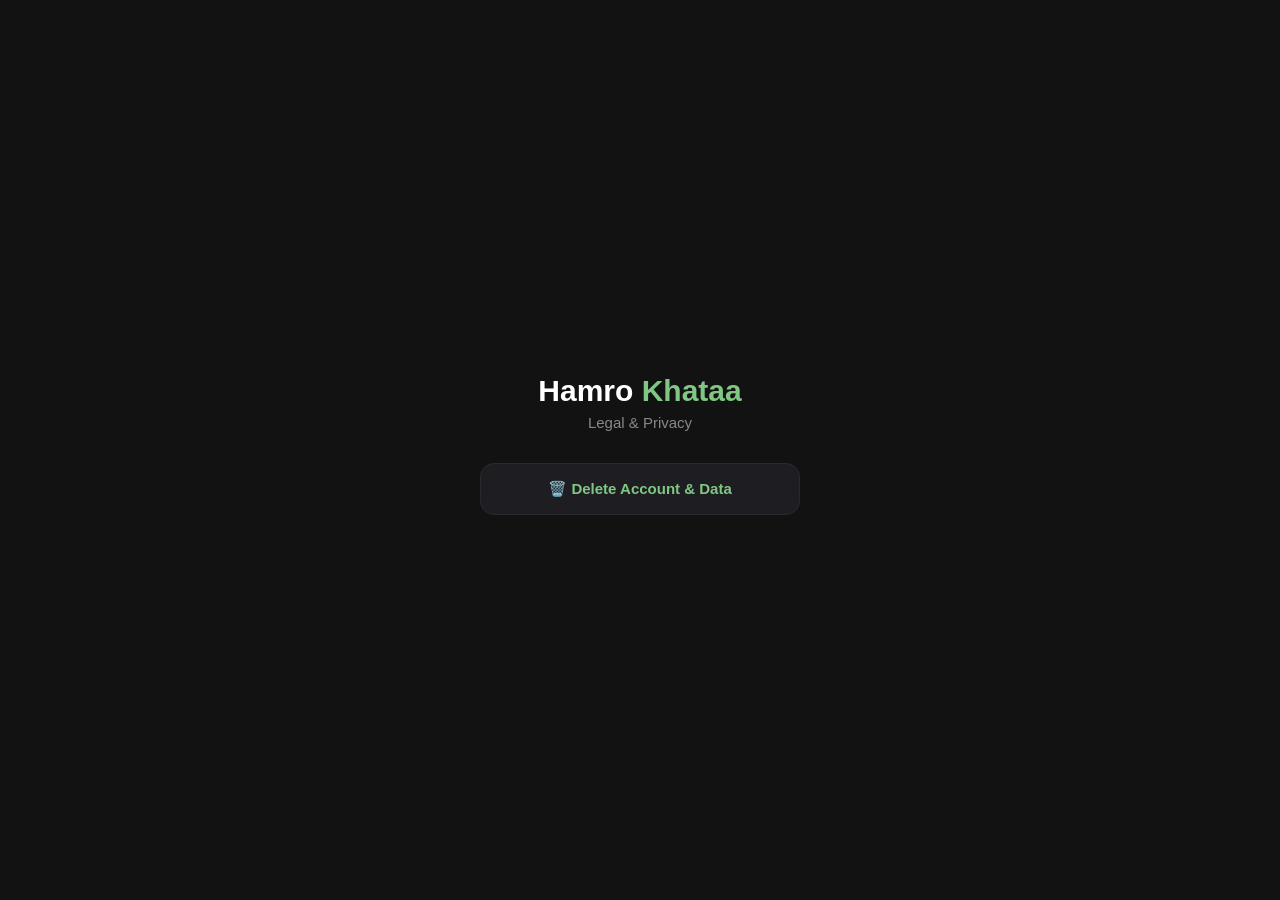
==== index.html @ 05d8db0a "feat: add legal pages for Hamro Khataa" ====
<!DOCTYPE html>
<html lang="en">
<head>
  <meta charset="UTF-8" />
  <meta name="viewport" content="width=device-width, initial-scale=1.0" />
  <title>Hamro Khataa – Legal</title>
  <style>
    * { box-sizing: border-box; margin: 0; padding: 0; }
    body {
      font-family: -apple-system, BlinkMacSystemFont, 'Segoe UI', sans-serif;
      background: #121212;
      color: #e0e0e0;
      display: flex;
      flex-direction: column;
      align-items: center;
      justify-content: center;
      min-height: 100vh;
      padding: 24px;
      text-align: center;
    }
    .logo { font-size: 30px; font-weight: 800; color: #fff; margin-bottom: 6px; }
    .logo span { color: #81C784; }
    p { color: #888; font-size: 15px; margin-bottom: 32px; }
    a {
      display: block;
      background: #1e1e22;
      border: 1px solid #2a2a2e;
      border-radius: 14px;
      padding: 16px 32px;
      color: #81C784;
      text-decoration: none;
      font-size: 15px;
      font-weight: 600;
      margin-bottom: 12px;
      width: 100%;
      max-width: 320px;
    }
    a:hover { border-color: #81C784; }
  </style>
</head>
<body>
  <div class="logo">Hamro <span>Khataa</span></div>
  <p>Legal &amp; Privacy</p>
  <a href="delete-account.html">🗑️ Delete Account &amp; Data</a>
</body>
</html>
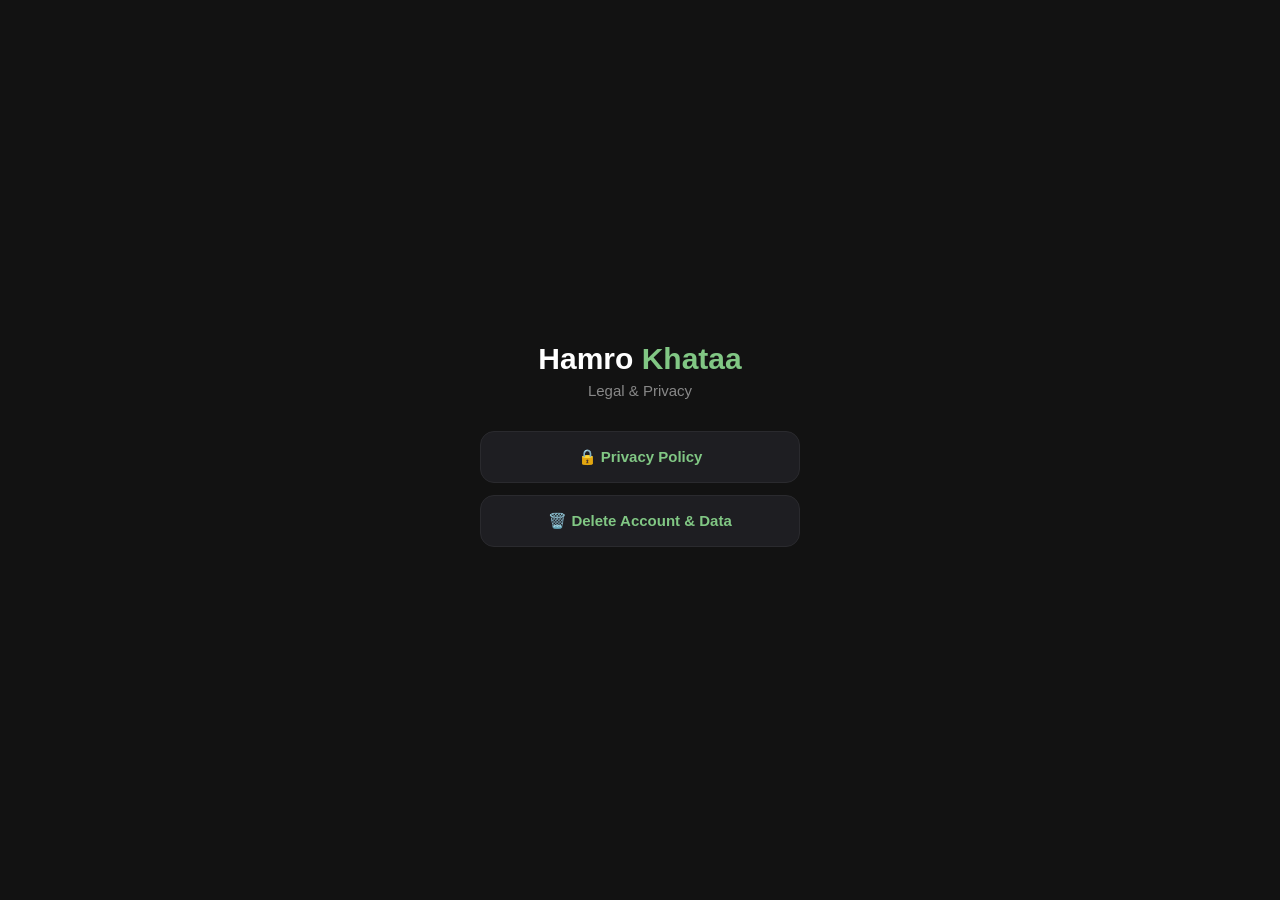
==== commit e5bc36f1: "feat: add privacy policy page" ====
--- a/index.html
+++ b/index.html
@@ -41,6 +41,7 @@
 <body>
   <div class="logo">Hamro <span>Khataa</span></div>
   <p>Legal &amp; Privacy</p>
+  <a href="privacy-policy.html">🔒 Privacy Policy</a>
   <a href="delete-account.html">🗑️ Delete Account &amp; Data</a>
 </body>
 </html>
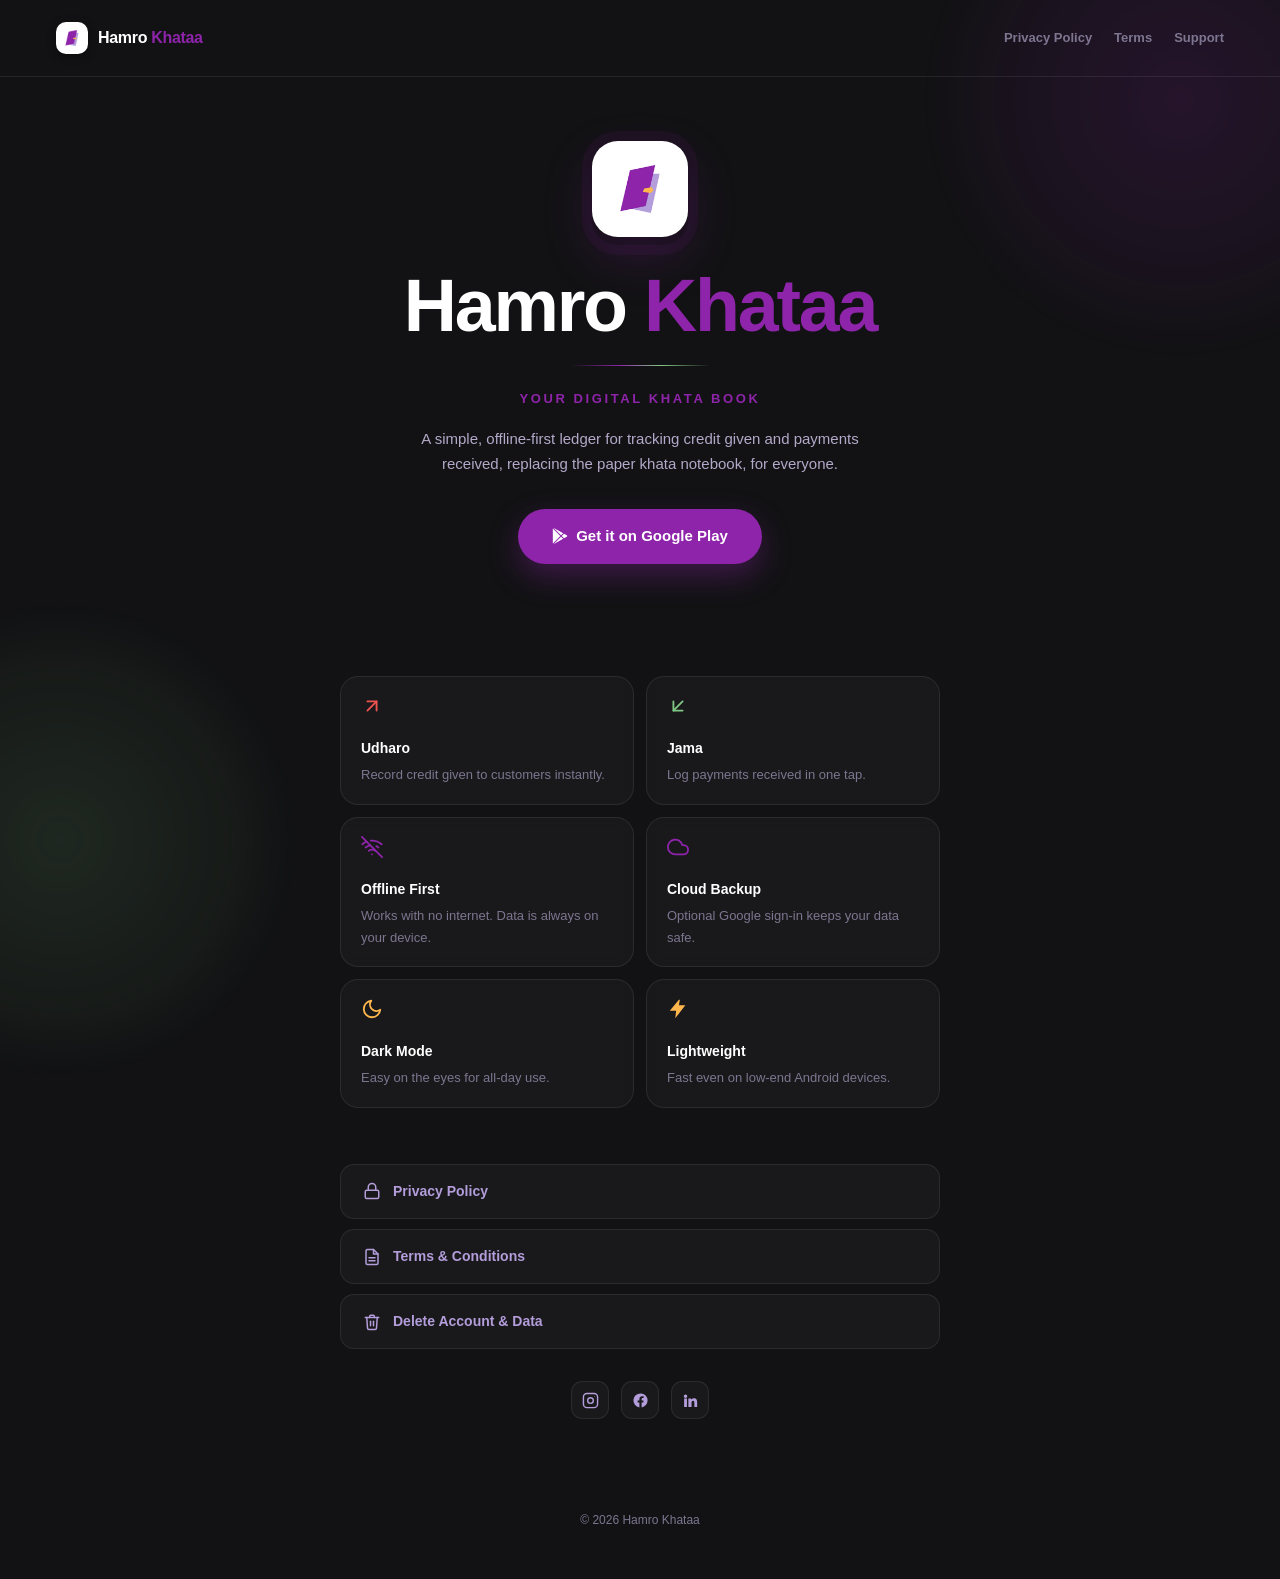
==== commit 3c1d53db: "feat: redesign legal site to match app branding and add Terms page" ====
--- a/index.html
+++ b/index.html
@@ -3,45 +3,100 @@
 <head>
   <meta charset="UTF-8" />
   <meta name="viewport" content="width=device-width, initial-scale=1.0" />
-  <title>Hamro Khataa – Legal</title>
-  <style>
-    * { box-sizing: border-box; margin: 0; padding: 0; }
-    body {
-      font-family: -apple-system, BlinkMacSystemFont, 'Segoe UI', sans-serif;
-      background: #121212;
-      color: #e0e0e0;
-      display: flex;
-      flex-direction: column;
-      align-items: center;
-      justify-content: center;
-      min-height: 100vh;
-      padding: 24px;
-      text-align: center;
-    }
-    .logo { font-size: 30px; font-weight: 800; color: #fff; margin-bottom: 6px; }
-    .logo span { color: #81C784; }
-    p { color: #888; font-size: 15px; margin-bottom: 32px; }
-    a {
-      display: block;
-      background: #1e1e22;
-      border: 1px solid #2a2a2e;
-      border-radius: 14px;
-      padding: 16px 32px;
-      color: #81C784;
-      text-decoration: none;
-      font-size: 15px;
-      font-weight: 600;
-      margin-bottom: 12px;
-      width: 100%;
-      max-width: 320px;
-    }
-    a:hover { border-color: #81C784; }
-  </style>
+  <title>Hamro Khataa</title>
+  <meta name="description" content="Hamro Khataa is an offline-first digital khata book for tracking credit and payments, for everyone." />
+  <link rel="stylesheet" href="style.css" />
 </head>
 <body>
-  <div class="logo">Hamro <span>Khataa</span></div>
-  <p>Legal &amp; Privacy</p>
-  <a href="privacy-policy.html">🔒 Privacy Policy</a>
-  <a href="delete-account.html">🗑️ Delete Account &amp; Data</a>
+
+  <div class="orb orb-1" aria-hidden="true"></div>
+  <div class="orb orb-2" aria-hidden="true"></div>
+
+  <nav>
+    <a class="nav-brand" href="index.html">
+      <img src="logo.png" alt="Hamro Khataa logo" />
+      <span>Hamro <b>Khataa</b></span>
+    </a>
+    <div class="nav-links">
+      <a href="privacy-policy.html">Privacy Policy</a>
+      <a href="terms.html">Terms</a>
+      <a href="mailto:ankitdiyalofficial@gmail.com">Support</a>
+    </div>
+  </nav>
+
+  <div class="wrap">
+    <div class="hero">
+      <div class="hero-icon-wrap fade-up" style="animation-delay:80ms">
+        <img class="hero-icon" src="logo.png" alt="Hamro Khataa logo" />
+        <div class="hero-icon-ring" aria-hidden="true"></div>
+      </div>
+
+      <h1 class="fade-up" style="animation-delay:180ms">Hamro <b>Khataa</b></h1>
+
+      <div class="hero-divider fade-up" style="animation-delay:300ms"></div>
+
+      <p class="hero-tag fade-up" style="animation-delay:380ms">Your Digital Khata Book</p>
+
+      <p class="hero-lede fade-up" style="animation-delay:460ms">
+        A simple, offline-first ledger for tracking credit given and payments
+        received, replacing the paper khata notebook, for everyone.
+      </p>
+
+      <a class="cta fade-up" style="animation-delay:540ms" href="https://play.google.com/store/apps/details?id=com.an.hamro_khataa" target="_blank">
+        <svg viewBox="0 0 24 24" width="16" height="16" fill="currentColor"><path d="M22.018 13.298l-3.919 2.218-3.515-3.493 3.543-3.521 3.891 2.202a1.49 1.49 0 0 1 0 2.594zM1.337.924a1.486 1.486 0 0 0-.112.568v21.017c0 .217.045.419.124.6l11.155-11.087L1.337.924zm12.207 10.065l3.258-3.238L3.45.195a1.466 1.466 0 0 0-.946-.179l11.04 10.973zm0 2.067l-11 10.933c.298.036.612-.016.906-.183l13.324-7.54-3.23-3.21z"/></svg>
+        Get it on Google Play
+      </a>
+    </div>
+
+    <div class="features">
+      <div class="feature">
+        <svg class="icon" style="color:var(--udharo)" viewBox="0 0 24 24" fill="none" stroke="currentColor" stroke-width="2" stroke-linecap="round" stroke-linejoin="round"><line x1="7" y1="17" x2="17" y2="7"/><polyline points="7 7 17 7 17 17"/></svg>
+        <h3>Udharo</h3>
+        <p>Record credit given to customers instantly.</p>
+      </div>
+      <div class="feature">
+        <svg class="icon" style="color:var(--jama)" viewBox="0 0 24 24" fill="none" stroke="currentColor" stroke-width="2" stroke-linecap="round" stroke-linejoin="round"><line x1="17" y1="7" x2="7" y2="17"/><polyline points="17 17 7 17 7 7"/></svg>
+        <h3>Jama</h3>
+        <p>Log payments received in one tap.</p>
+      </div>
+      <div class="feature">
+        <svg class="icon" style="color:var(--primary)" viewBox="0 0 24 24" fill="none" stroke="currentColor" stroke-width="2" stroke-linecap="round" stroke-linejoin="round"><line x1="1" y1="1" x2="23" y2="23"/><path d="M16.72 11.06A10.94 10.94 0 0 1 19 12.55"/><path d="M5 12.55a10.94 10.94 0 0 1 5.17-2.39"/><path d="M10.71 5.05A16 16 0 0 1 22.58 9"/><path d="M1.42 9a15.91 15.91 0 0 1 4.7-2.88"/><path d="M8.53 16.11a6 6 0 0 1 6.95 0"/><line x1="12" y1="20" x2="12.01" y2="20"/></svg>
+        <h3>Offline First</h3>
+        <p>Works with no internet. Data is always on your device.</p>
+      </div>
+      <div class="feature">
+        <svg class="icon" style="color:var(--primary)" viewBox="0 0 24 24" fill="none" stroke="currentColor" stroke-width="2" stroke-linecap="round" stroke-linejoin="round"><path d="M18 10h-1.26A8 8 0 1 0 9 20h9a5 5 0 0 0 0-10z"/></svg>
+        <h3>Cloud Backup</h3>
+        <p>Optional Google sign-in keeps your data safe.</p>
+      </div>
+      <div class="feature">
+        <svg class="icon" style="color:var(--highlight)" viewBox="0 0 24 24" fill="none" stroke="currentColor" stroke-width="2" stroke-linecap="round" stroke-linejoin="round"><path d="M21 12.79A9 9 0 1 1 11.21 3 7 7 0 0 0 21 12.79z"/></svg>
+        <h3>Dark Mode</h3>
+        <p>Easy on the eyes for all-day use.</p>
+      </div>
+      <div class="feature">
+        <svg class="icon" style="color:var(--highlight)" viewBox="0 0 24 24" fill="currentColor"><path d="M13 2 3 14h7l-1 8 11-14h-7l1-6z"/></svg>
+        <h3>Lightweight</h3>
+        <p>Fast even on low-end Android devices.</p>
+      </div>
+    </div>
+
+    <div class="legal-links">
+      <a href="privacy-policy.html"><svg viewBox="0 0 24 24" fill="none" stroke="currentColor" stroke-width="2" stroke-linecap="round" stroke-linejoin="round"><rect x="3" y="11" width="18" height="11" rx="2"/><path d="M7 11V7a5 5 0 0 1 10 0v4"/></svg> Privacy Policy</a>
+      <a href="terms.html"><svg viewBox="0 0 24 24" fill="none" stroke="currentColor" stroke-width="2" stroke-linecap="round" stroke-linejoin="round"><path d="M14 2H6a2 2 0 0 0-2 2v16a2 2 0 0 0 2 2h12a2 2 0 0 0 2-2V8z"/><polyline points="14 2 14 8 20 8"/><line x1="8" y1="13" x2="16" y2="13"/><line x1="8" y1="17" x2="16" y2="17"/></svg> Terms &amp; Conditions</a>
+      <a href="delete-account.html"><svg viewBox="0 0 24 24" fill="none" stroke="currentColor" stroke-width="2" stroke-linecap="round" stroke-linejoin="round"><polyline points="3 6 5 6 21 6"/><path d="M19 6l-1 14a2 2 0 0 1-2 2H8a2 2 0 0 1-2-2L5 6"/><path d="M10 11v6"/><path d="M14 11v6"/><path d="M9 6V4a1 1 0 0 1 1-1h4a1 1 0 0 1 1 1v2"/></svg> Delete Account &amp; Data</a>
+    </div>
+
+    <div class="socials">
+      <a href="https://www.instagram.com/ankyizwack/" target="_blank" aria-label="Instagram"><svg viewBox="0 0 24 24" fill="none" stroke="currentColor" stroke-width="2"><rect x="2" y="2" width="20" height="20" rx="5"/><circle cx="12" cy="12" r="4"/><circle cx="17.5" cy="6.5" r="0.6" fill="currentColor" stroke="none"/></svg></a>
+      <a href="https://www.facebook.com/ankitdiyal17/" target="_blank" aria-label="Facebook"><svg viewBox="0 0 24 24" fill="currentColor"><path d="M22 12a10 10 0 1 0-11.56 9.88v-7H7.9V12h2.54V9.8c0-2.5 1.49-3.89 3.78-3.89 1.1 0 2.24.2 2.24.2v2.46h-1.26c-1.24 0-1.63.77-1.63 1.56V12h2.78l-.44 2.88h-2.34v7A10 10 0 0 0 22 12z"/></svg></a>
+      <a href="https://www.linkedin.com/in/ankitdiyal17/" target="_blank" aria-label="LinkedIn"><svg viewBox="0 0 24 24" fill="currentColor"><path d="M4.98 3.5a2.5 2.5 0 1 1 0 5 2.5 2.5 0 0 1 0-5zM3 9h4v12H3zM9 9h3.8v1.7h.05c.53-1 1.83-2.05 3.77-2.05 4.03 0 4.78 2.65 4.78 6.1V21h-4v-5.5c0-1.3-.02-3-1.83-3-1.83 0-2.1 1.43-2.1 2.9V21H9z"/></svg></a>
+    </div>
+  </div>
+
+  <footer class="site-footer">
+    &copy; 2026 Hamro Khataa
+  </footer>
+
 </body>
 </html>
--- a/style.css
+++ b/style.css
@@ -0,0 +1,194 @@
+:root {
+  --bg: #121214;
+  --surface: #1E1E22;
+  --card: #252529;
+  --border: rgba(255, 255, 255, 0.08);
+  --text: #ffffff;
+  --text-body: #b3a9c9;
+  --text-muted: #7d7690;
+  --primary: #8E24AA;
+  --primary-soft: rgba(142, 36, 170, 0.14);
+  --jama: #81C784;
+  --udharo: #EF5350;
+  --highlight: #FFB74D;
+}
+
+* { box-sizing: border-box; margin: 0; padding: 0; }
+
+html { scroll-behavior: smooth; }
+
+body {
+  font-family: -apple-system, BlinkMacSystemFont, 'Segoe UI', sans-serif;
+  background: var(--bg);
+  color: var(--text-body);
+  line-height: 1.65;
+  overflow-x: hidden;
+}
+
+.orb {
+  position: fixed;
+  border-radius: 50%;
+  filter: blur(1px);
+  pointer-events: none;
+  z-index: 0;
+}
+.orb-1 {
+  top: -160px; right: -160px; width: 520px; height: 520px;
+  background: radial-gradient(circle, rgba(142,36,170,0.16) 0%, rgba(142,36,170,0.06) 50%, transparent 70%);
+  animation: float-1 14s ease-in-out infinite;
+}
+.orb-2 {
+  bottom: -180px; left: -180px; width: 480px; height: 480px;
+  background: radial-gradient(circle, rgba(129,199,132,0.12) 0%, rgba(129,199,132,0.05) 50%, transparent 70%);
+  animation: float-2 16s ease-in-out infinite;
+}
+@keyframes float-1 {
+  0%, 100% { transform: translate(0, 0); }
+  50% { transform: translate(-24px, 24px); }
+}
+@keyframes float-2 {
+  0%, 100% { transform: translate(0, 0); }
+  50% { transform: translate(24px, -24px); }
+}
+
+.fade-up {
+  opacity: 0;
+  animation: fade-up 0.7s ease forwards;
+}
+@keyframes fade-up {
+  from { opacity: 0; transform: translateY(14px); }
+  to { opacity: 1; transform: translateY(0); }
+}
+
+nav {
+  position: relative;
+  z-index: 10;
+  display: flex;
+  align-items: center;
+  justify-content: space-between;
+  padding: 20px 32px;
+  border-bottom: 1px solid var(--border);
+}
+@media (min-width: 768px) {
+  nav { padding: 22px 56px; }
+}
+.nav-brand { display: flex; align-items: center; gap: 10px; text-decoration: none; }
+.nav-brand img { width: 32px; height: 32px; border-radius: 10px; box-shadow: 0 2px 8px rgba(0,0,0,0.4); }
+.nav-brand span { font-weight: 800; font-size: 16px; color: var(--text); letter-spacing: -0.02em; }
+.nav-brand span b { color: var(--primary); font-weight: 800; }
+.nav-links { display: flex; align-items: center; gap: 22px; font-size: 13px; font-weight: 600; }
+.nav-links a { color: var(--text-muted); text-decoration: none; transition: color 0.2s; }
+.nav-links a:hover { color: var(--primary); }
+
+.wrap { position: relative; z-index: 1; max-width: 640px; margin: 0 auto; padding: 0 20px 64px; }
+
+/* ---- Hero (index only) ---- */
+.hero { text-align: center; padding: 64px 20px 56px; }
+.hero-icon-wrap { position: relative; display: inline-block; margin-bottom: 24px; }
+.hero-icon {
+  width: 96px; height: 96px; border-radius: 26px;
+  box-shadow: 0 20px 50px rgba(142,36,170,0.22), 0 4px 14px rgba(0,0,0,0.4);
+}
+.hero-icon-ring {
+  position: absolute; inset: 0; border-radius: 26px;
+  box-shadow: 0 0 0 10px rgba(142,36,170,0.08);
+  animation: pulse-ring 2.6s ease-in-out infinite;
+}
+@keyframes pulse-ring {
+  0%, 100% { box-shadow: 0 0 0 10px rgba(142,36,170,0.08); }
+  50% { box-shadow: 0 0 0 16px rgba(142,36,170,0.03); }
+}
+.hero h1 {
+  font-weight: 900;
+  letter-spacing: -0.03em;
+  line-height: 1;
+  color: var(--text);
+  font-size: clamp(2.4rem, 9vw, 4.6rem);
+}
+.hero h1 b { color: var(--primary); font-weight: 900; }
+.hero-divider {
+  height: 1px; width: 140px; margin: 22px auto;
+  background: linear-gradient(90deg, transparent, var(--primary) 35%, var(--jama) 65%, transparent);
+}
+.hero-tag {
+  font-weight: 800; text-transform: uppercase; letter-spacing: 0.2em;
+  font-size: 13px; color: var(--primary); margin-bottom: 18px;
+}
+.hero-lede { font-size: 15px; color: var(--text-body); max-width: 440px; margin: 0 auto 32px; }
+
+.cta {
+  display: inline-flex; align-items: center; gap: 8px;
+  background: var(--primary); color: #fff; text-decoration: none;
+  font-size: 15px; font-weight: 700; padding: 15px 34px;
+  border-radius: 999px; box-shadow: 0 12px 30px rgba(142,36,170,0.35);
+  transition: transform 0.2s, box-shadow 0.2s;
+}
+.cta:hover { transform: translateY(-2px); box-shadow: 0 16px 36px rgba(142,36,170,0.45); }
+
+/* ---- Feature grid ---- */
+.features { display: grid; grid-template-columns: repeat(2, 1fr); gap: 12px; margin: 56px 0; text-align: left; }
+.feature {
+  background: rgba(255,255,255,0.03);
+  border: 1px solid var(--border);
+  border-radius: 18px;
+  padding: 18px 20px;
+  backdrop-filter: blur(6px);
+}
+.feature .icon { width: 22px; height: 22px; margin-bottom: 12px; }
+.feature h3 { font-size: 14px; color: var(--text); font-weight: 700; margin-bottom: 4px; }
+.feature p { font-size: 13px; color: var(--text-muted); }
+
+/* ---- Sub-page header (privacy/terms/delete) ---- */
+.page-header { text-align: center; padding: 48px 20px 8px; }
+.page-header img { width: 56px; height: 56px; border-radius: 16px; margin-bottom: 16px; }
+.page-header h1 { font-size: 26px; font-weight: 800; color: var(--text); letter-spacing: -0.02em; }
+.page-header .updated { font-size: 12px; color: var(--text-muted); margin-top: 6px; }
+
+.intro { font-size: 14px; color: var(--text-body); margin: 24px 0 8px; }
+
+section.legal-section { margin: 26px 0; }
+section.legal-section h2 { font-size: 15px; font-weight: 700; color: var(--text); margin-bottom: 8px; }
+section.legal-section p, section.legal-section li { font-size: 14px; color: var(--text-body); }
+section.legal-section ul { padding-left: 20px; margin-top: 4px; }
+section.legal-section li { margin-bottom: 4px; }
+section.legal-section p + p { margin-top: 10px; }
+
+.card { background: var(--surface); border: 1px solid var(--border); border-radius: 16px; padding: 20px 22px; margin: 18px 0; }
+
+.warning {
+  display: flex; align-items: center; gap: 12px;
+  background: rgba(239,83,80,0.08); border: 1px solid rgba(239,83,80,0.25);
+  border-radius: 12px; padding: 14px 18px; font-size: 14px; color: var(--udharo); margin: 20px 0;
+}
+.warning svg { width: 20px; height: 20px; flex-shrink: 0; }
+
+.badge { display: inline-block; padding: 3px 10px; border-radius: 20px; font-size: 12px; font-weight: 600; }
+.badge.deleted { background: rgba(239,83,80,0.12); color: var(--udharo); }
+
+table { width: 100%; border-collapse: collapse; font-size: 13px; margin-top: 4px; }
+th { text-align: left; color: var(--text-muted); font-weight: 600; padding: 8px 0; border-bottom: 1px solid var(--border); }
+td { padding: 10px 0; border-bottom: 1px solid rgba(255,255,255,0.05); color: var(--text-body); vertical-align: top; }
+td:first-child { color: var(--text); width: 45%; }
+
+a { color: #B39DDB; }
+
+.legal-links { display: flex; flex-direction: column; gap: 10px; margin: 40px 0 32px; }
+.legal-links a {
+  display: flex; align-items: center; gap: 12px;
+  background: rgba(255,255,255,0.03); border: 1px solid var(--border);
+  border-radius: 14px; padding: 15px 22px; color: #B39DDB; text-decoration: none;
+  font-size: 14px; font-weight: 600; transition: border-color 0.2s;
+}
+.legal-links a:hover { border-color: var(--primary); }
+.legal-links a svg { width: 18px; height: 18px; flex-shrink: 0; }
+
+.socials { display: flex; justify-content: center; gap: 12px; margin-bottom: 28px; }
+.socials a {
+  width: 38px; height: 38px; display: flex; align-items: center; justify-content: center;
+  background: rgba(255,255,255,0.03); border: 1px solid var(--border); border-radius: 11px;
+  color: #B39DDB; text-decoration: none;
+}
+.socials a svg { width: 17px; height: 17px; }
+
+footer.site-footer { text-align: center; font-size: 12px; color: var(--text-muted); padding: 0 20px 48px; position: relative; z-index: 1; }
+footer.site-footer a { color: var(--text-muted); }
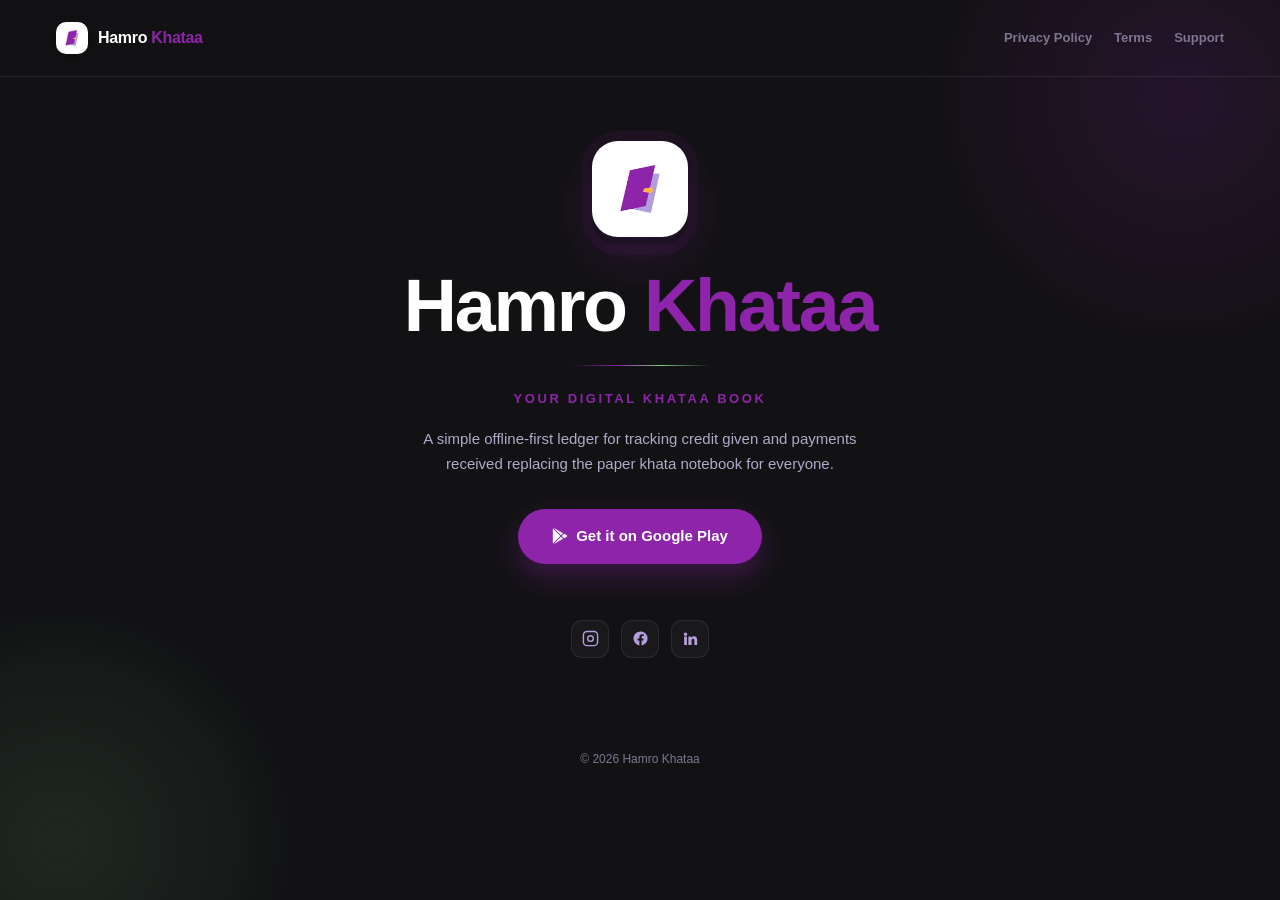
==== commit fde6fc53: "fix: support and contact mail changed" ====
--- a/index.html
+++ b/index.html
@@ -1,102 +1,110 @@
-<!DOCTYPE html>
+<!doctype html>
 <html lang="en">
-<head>
-  <meta charset="UTF-8" />
-  <meta name="viewport" content="width=device-width, initial-scale=1.0" />
-  <title>Hamro Khataa</title>
-  <meta name="description" content="Hamro Khataa is an offline-first digital khata book for tracking credit and payments, for everyone." />
-  <link rel="stylesheet" href="style.css" />
-</head>
-<body>
+  <head>
+    <meta charset="UTF-8" />
+    <meta name="viewport" content="width=device-width, initial-scale=1.0" />
+    <title>Hamro Khataa</title>
+    <meta
+      name="description"
+      content="Hamro Khataa is an offline-first digital khata book for tracking credit and payments, for everyone."
+    />
+    <link rel="stylesheet" href="style.css" />
+  </head>
+  <body>
+    <div class="orb orb-1" aria-hidden="true"></div>
+    <div class="orb orb-2" aria-hidden="true"></div>
 
-  <div class="orb orb-1" aria-hidden="true"></div>
-  <div class="orb orb-2" aria-hidden="true"></div>
+    <nav>
+      <a class="nav-brand" href="index.html">
+        <img src="logo.png" alt="Hamro Khataa logo" />
+        <span>Hamro <b>Khataa</b></span>
+      </a>
+      <div class="nav-links">
+        <a href="privacy-policy.html">Privacy Policy</a>
+        <a href="terms.html">Terms</a>
+        <a href="mailto:hamrokhataa@gmail.com">Support</a>
+      </div>
+    </nav>
 
-  <nav>
-    <a class="nav-brand" href="index.html">
-      <img src="logo.png" alt="Hamro Khataa logo" />
-      <span>Hamro <b>Khataa</b></span>
-    </a>
-    <div class="nav-links">
-      <a href="privacy-policy.html">Privacy Policy</a>
-      <a href="terms.html">Terms</a>
-      <a href="mailto:ankitdiyalofficial@gmail.com">Support</a>
-    </div>
-  </nav>
+    <div class="wrap">
+      <div class="hero">
+        <div class="hero-icon-wrap fade-up" style="animation-delay: 80ms">
+          <img class="hero-icon" src="logo.png" alt="Hamro Khataa logo" />
+          <div class="hero-icon-ring" aria-hidden="true"></div>
+        </div>
 
-  <div class="wrap">
-    <div class="hero">
-      <div class="hero-icon-wrap fade-up" style="animation-delay:80ms">
-        <img class="hero-icon" src="logo.png" alt="Hamro Khataa logo" />
-        <div class="hero-icon-ring" aria-hidden="true"></div>
+        <h1 class="fade-up" style="animation-delay: 180ms">
+          Hamro <b>Khataa</b>
+        </h1>
+
+        <div class="hero-divider fade-up" style="animation-delay: 300ms"></div>
+
+        <p class="hero-tag fade-up" style="animation-delay: 380ms">
+          Your Digital Khataa Book
+        </p>
+
+        <p class="hero-lede fade-up" style="animation-delay: 460ms">
+          A simple offline-first ledger for tracking credit given and payments
+          received replacing the paper khata notebook for everyone.
+        </p>
+
+        <a
+          class="cta fade-up"
+          style="animation-delay: 540ms"
+          href="https://play.google.com/store/apps/details?id=com.an.hamro_khataa"
+          target="_blank"
+        >
+          <svg viewBox="0 0 24 24" width="16" height="16" fill="currentColor">
+            <path
+              d="M22.018 13.298l-3.919 2.218-3.515-3.493 3.543-3.521 3.891 2.202a1.49 1.49 0 0 1 0 2.594zM1.337.924a1.486 1.486 0 0 0-.112.568v21.017c0 .217.045.419.124.6l11.155-11.087L1.337.924zm12.207 10.065l3.258-3.238L3.45.195a1.466 1.466 0 0 0-.946-.179l11.04 10.973zm0 2.067l-11 10.933c.298.036.612-.016.906-.183l13.324-7.54-3.23-3.21z"
+            />
+          </svg>
+          Get it on Google Play
+        </a>
       </div>
 
-      <h1 class="fade-up" style="animation-delay:180ms">Hamro <b>Khataa</b></h1>
-
-      <div class="hero-divider fade-up" style="animation-delay:300ms"></div>
-
-      <p class="hero-tag fade-up" style="animation-delay:380ms">Your Digital Khata Book</p>
-
-      <p class="hero-lede fade-up" style="animation-delay:460ms">
-        A simple, offline-first ledger for tracking credit given and payments
-        received, replacing the paper khata notebook, for everyone.
-      </p>
-
-      <a class="cta fade-up" style="animation-delay:540ms" href="https://play.google.com/store/apps/details?id=com.an.hamro_khataa" target="_blank">
-        <svg viewBox="0 0 24 24" width="16" height="16" fill="currentColor"><path d="M22.018 13.298l-3.919 2.218-3.515-3.493 3.543-3.521 3.891 2.202a1.49 1.49 0 0 1 0 2.594zM1.337.924a1.486 1.486 0 0 0-.112.568v21.017c0 .217.045.419.124.6l11.155-11.087L1.337.924zm12.207 10.065l3.258-3.238L3.45.195a1.466 1.466 0 0 0-.946-.179l11.04 10.973zm0 2.067l-11 10.933c.298.036.612-.016.906-.183l13.324-7.54-3.23-3.21z"/></svg>
-        Get it on Google Play
-      </a>
-    </div>
-
-    <div class="features">
-      <div class="feature">
-        <svg class="icon" style="color:var(--udharo)" viewBox="0 0 24 24" fill="none" stroke="currentColor" stroke-width="2" stroke-linecap="round" stroke-linejoin="round"><line x1="7" y1="17" x2="17" y2="7"/><polyline points="7 7 17 7 17 17"/></svg>
-        <h3>Udharo</h3>
-        <p>Record credit given to customers instantly.</p>
-      </div>
-      <div class="feature">
-        <svg class="icon" style="color:var(--jama)" viewBox="0 0 24 24" fill="none" stroke="currentColor" stroke-width="2" stroke-linecap="round" stroke-linejoin="round"><line x1="17" y1="7" x2="7" y2="17"/><polyline points="17 17 7 17 7 7"/></svg>
-        <h3>Jama</h3>
-        <p>Log payments received in one tap.</p>
-      </div>
-      <div class="feature">
-        <svg class="icon" style="color:var(--primary)" viewBox="0 0 24 24" fill="none" stroke="currentColor" stroke-width="2" stroke-linecap="round" stroke-linejoin="round"><line x1="1" y1="1" x2="23" y2="23"/><path d="M16.72 11.06A10.94 10.94 0 0 1 19 12.55"/><path d="M5 12.55a10.94 10.94 0 0 1 5.17-2.39"/><path d="M10.71 5.05A16 16 0 0 1 22.58 9"/><path d="M1.42 9a15.91 15.91 0 0 1 4.7-2.88"/><path d="M8.53 16.11a6 6 0 0 1 6.95 0"/><line x1="12" y1="20" x2="12.01" y2="20"/></svg>
-        <h3>Offline First</h3>
-        <p>Works with no internet. Data is always on your device.</p>
-      </div>
-      <div class="feature">
-        <svg class="icon" style="color:var(--primary)" viewBox="0 0 24 24" fill="none" stroke="currentColor" stroke-width="2" stroke-linecap="round" stroke-linejoin="round"><path d="M18 10h-1.26A8 8 0 1 0 9 20h9a5 5 0 0 0 0-10z"/></svg>
-        <h3>Cloud Backup</h3>
-        <p>Optional Google sign-in keeps your data safe.</p>
-      </div>
-      <div class="feature">
-        <svg class="icon" style="color:var(--highlight)" viewBox="0 0 24 24" fill="none" stroke="currentColor" stroke-width="2" stroke-linecap="round" stroke-linejoin="round"><path d="M21 12.79A9 9 0 1 1 11.21 3 7 7 0 0 0 21 12.79z"/></svg>
-        <h3>Dark Mode</h3>
-        <p>Easy on the eyes for all-day use.</p>
-      </div>
-      <div class="feature">
-        <svg class="icon" style="color:var(--highlight)" viewBox="0 0 24 24" fill="currentColor"><path d="M13 2 3 14h7l-1 8 11-14h-7l1-6z"/></svg>
-        <h3>Lightweight</h3>
-        <p>Fast even on low-end Android devices.</p>
+      <div class="socials">
+        <a
+          href="https://www.instagram.com/ankyizwack/"
+          target="_blank"
+          aria-label="Instagram"
+          ><svg
+            viewBox="0 0 24 24"
+            fill="none"
+            stroke="currentColor"
+            stroke-width="2"
+          >
+            <rect x="2" y="2" width="20" height="20" rx="5" />
+            <circle cx="12" cy="12" r="4" />
+            <circle
+              cx="17.5"
+              cy="6.5"
+              r="0.6"
+              fill="currentColor"
+              stroke="none"
+            /></svg
+        ></a>
+        <a
+          href="https://www.facebook.com/hamrokhataa/"
+          target="_blank"
+          aria-label="Facebook"
+          ><svg viewBox="0 0 24 24" fill="currentColor">
+            <path
+              d="M22 12a10 10 0 1 0-11.56 9.88v-7H7.9V12h2.54V9.8c0-2.5 1.49-3.89 3.78-3.89 1.1 0 2.24.2 2.24.2v2.46h-1.26c-1.24 0-1.63.77-1.63 1.56V12h2.78l-.44 2.88h-2.34v7A10 10 0 0 0 22 12z"
+            /></svg
+        ></a>
+        <a
+          href="https://www.linkedin.com/in/ankitdiyal17/"
+          target="_blank"
+          aria-label="LinkedIn"
+          ><svg viewBox="0 0 24 24" fill="currentColor">
+            <path
+              d="M4.98 3.5a2.5 2.5 0 1 1 0 5 2.5 2.5 0 0 1 0-5zM3 9h4v12H3zM9 9h3.8v1.7h.05c.53-1 1.83-2.05 3.77-2.05 4.03 0 4.78 2.65 4.78 6.1V21h-4v-5.5c0-1.3-.02-3-1.83-3-1.83 0-2.1 1.43-2.1 2.9V21H9z"
+            /></svg
+        ></a>
       </div>
     </div>
 
-    <div class="legal-links">
-      <a href="privacy-policy.html"><svg viewBox="0 0 24 24" fill="none" stroke="currentColor" stroke-width="2" stroke-linecap="round" stroke-linejoin="round"><rect x="3" y="11" width="18" height="11" rx="2"/><path d="M7 11V7a5 5 0 0 1 10 0v4"/></svg> Privacy Policy</a>
-      <a href="terms.html"><svg viewBox="0 0 24 24" fill="none" stroke="currentColor" stroke-width="2" stroke-linecap="round" stroke-linejoin="round"><path d="M14 2H6a2 2 0 0 0-2 2v16a2 2 0 0 0 2 2h12a2 2 0 0 0 2-2V8z"/><polyline points="14 2 14 8 20 8"/><line x1="8" y1="13" x2="16" y2="13"/><line x1="8" y1="17" x2="16" y2="17"/></svg> Terms &amp; Conditions</a>
-      <a href="delete-account.html"><svg viewBox="0 0 24 24" fill="none" stroke="currentColor" stroke-width="2" stroke-linecap="round" stroke-linejoin="round"><polyline points="3 6 5 6 21 6"/><path d="M19 6l-1 14a2 2 0 0 1-2 2H8a2 2 0 0 1-2-2L5 6"/><path d="M10 11v6"/><path d="M14 11v6"/><path d="M9 6V4a1 1 0 0 1 1-1h4a1 1 0 0 1 1 1v2"/></svg> Delete Account &amp; Data</a>
-    </div>
-
-    <div class="socials">
-      <a href="https://www.instagram.com/ankyizwack/" target="_blank" aria-label="Instagram"><svg viewBox="0 0 24 24" fill="none" stroke="currentColor" stroke-width="2"><rect x="2" y="2" width="20" height="20" rx="5"/><circle cx="12" cy="12" r="4"/><circle cx="17.5" cy="6.5" r="0.6" fill="currentColor" stroke="none"/></svg></a>
-      <a href="https://www.facebook.com/ankitdiyal17/" target="_blank" aria-label="Facebook"><svg viewBox="0 0 24 24" fill="currentColor"><path d="M22 12a10 10 0 1 0-11.56 9.88v-7H7.9V12h2.54V9.8c0-2.5 1.49-3.89 3.78-3.89 1.1 0 2.24.2 2.24.2v2.46h-1.26c-1.24 0-1.63.77-1.63 1.56V12h2.78l-.44 2.88h-2.34v7A10 10 0 0 0 22 12z"/></svg></a>
-      <a href="https://www.linkedin.com/in/ankitdiyal17/" target="_blank" aria-label="LinkedIn"><svg viewBox="0 0 24 24" fill="currentColor"><path d="M4.98 3.5a2.5 2.5 0 1 1 0 5 2.5 2.5 0 0 1 0-5zM3 9h4v12H3zM9 9h3.8v1.7h.05c.53-1 1.83-2.05 3.77-2.05 4.03 0 4.78 2.65 4.78 6.1V21h-4v-5.5c0-1.3-.02-3-1.83-3-1.83 0-2.1 1.43-2.1 2.9V21H9z"/></svg></a>
-    </div>
-  </div>
-
-  <footer class="site-footer">
-    &copy; 2026 Hamro Khataa
-  </footer>
-
-</body>
+    <footer class="site-footer">&copy; 2026 Hamro Khataa</footer>
+  </body>
 </html>
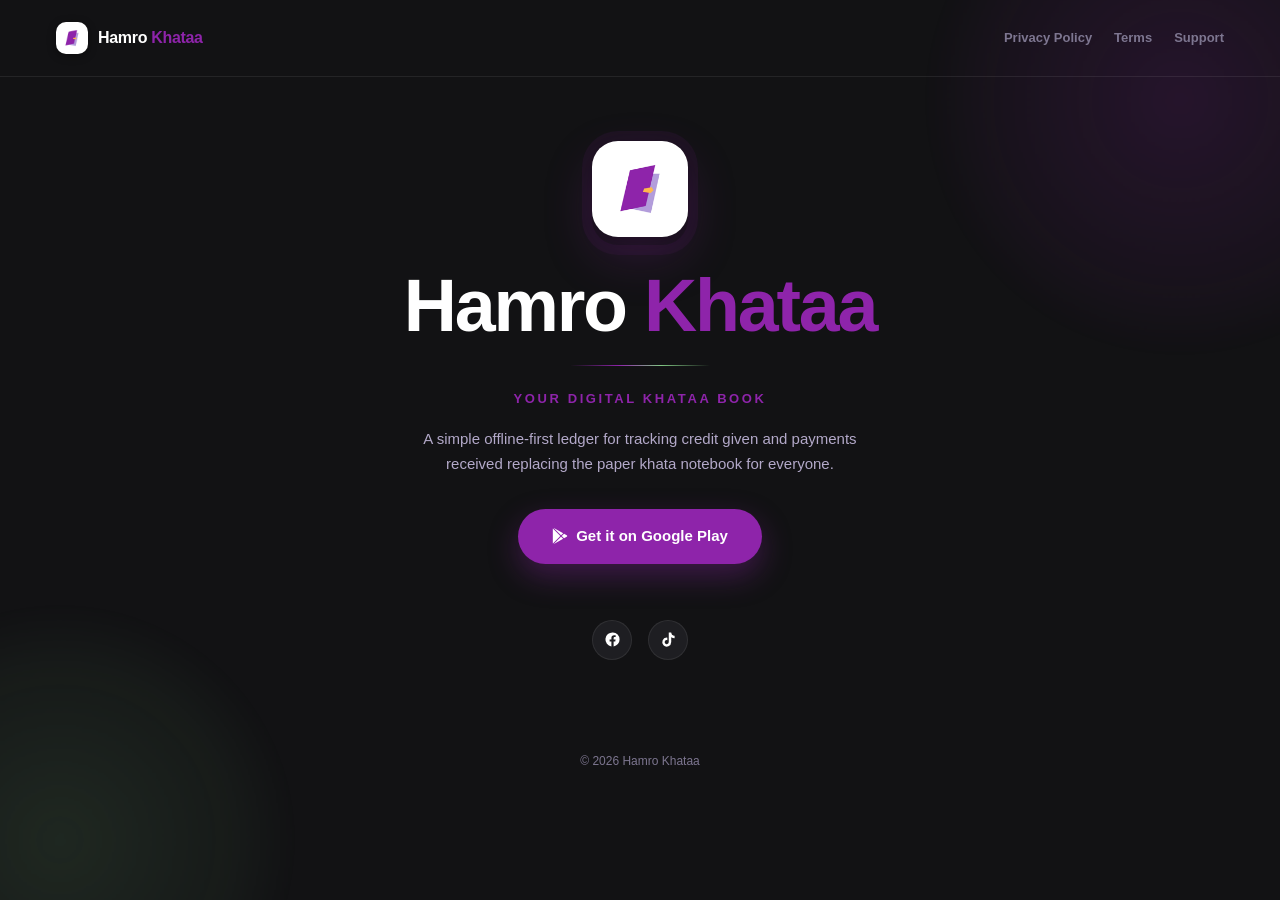
==== commit 28c42a8b: "feat: update social media links and styles; revise privacy policy and terms for clarity" ====
--- a/index.html
+++ b/index.html
@@ -63,45 +63,75 @@
         </a>
       </div>
 
-      <div class="socials">
-        <a
-          href="https://www.instagram.com/ankyizwack/"
-          target="_blank"
-          aria-label="Instagram"
-          ><svg
-            viewBox="0 0 24 24"
-            fill="none"
-            stroke="currentColor"
-            stroke-width="2"
-          >
-            <rect x="2" y="2" width="20" height="20" rx="5" />
-            <circle cx="12" cy="12" r="4" />
-            <circle
-              cx="17.5"
-              cy="6.5"
-              r="0.6"
-              fill="currentColor"
-              stroke="none"
-            /></svg
-        ></a>
+      <div
+        class="socials"
+        style="display: flex; gap: 16px; align-items: center"
+      >
+        <!-- Facebook -->
         <a
           href="https://www.facebook.com/hamrokhataa/"
           target="_blank"
+          rel="noopener noreferrer"
           aria-label="Facebook"
-          ><svg viewBox="0 0 24 24" fill="currentColor">
+          style="
+            display: inline-flex;
+            align-items: center;
+            justify-content: center;
+            width: 40px;
+            height: 40px;
+            border-radius: 50%;
+            background-color: #1e1e22;
+            color: #ffffff;
+            transition: all 0.2s;
+          "
+          onmouseover="
+            this.style.backgroundColor = '#1877F2';
+            this.style.color = '#FFFFFF';
+          "
+          onmouseout="
+            this.style.backgroundColor = '#1E1E22';
+            this.style.color = '#FFFFFF';
+          "
+        >
+          <svg viewBox="0 0 24 24" fill="currentColor" width="20" height="20">
             <path
               d="M22 12a10 10 0 1 0-11.56 9.88v-7H7.9V12h2.54V9.8c0-2.5 1.49-3.89 3.78-3.89 1.1 0 2.24.2 2.24.2v2.46h-1.26c-1.24 0-1.63.77-1.63 1.56V12h2.78l-.44 2.88h-2.34v7A10 10 0 0 0 22 12z"
-            /></svg
-        ></a>
+            />
+          </svg>
+        </a>
+
+        <!-- TikTok -->
         <a
-          href="https://www.linkedin.com/in/ankitdiyal17/"
+          href="https://www.tiktok.com/@hamrokhataa"
           target="_blank"
-          aria-label="LinkedIn"
-          ><svg viewBox="0 0 24 24" fill="currentColor">
+          rel="noopener noreferrer"
+          aria-label="TikTok"
+          style="
+            display: inline-flex;
+            align-items: center;
+            justify-content: center;
+            width: 40px;
+            height: 40px;
+            border-radius: 50%;
+            background-color: #1e1e22;
+            color: #ffffff;
+            transition: all 0.2s;
+          "
+          onmouseover="
+            this.style.backgroundColor = '#FE2C55';
+            this.style.color = '#FFFFFF';
+          "
+          onmouseout="
+            this.style.backgroundColor = '#1E1E22';
+            this.style.color = '#FFFFFF';
+          "
+        >
+          <svg viewBox="0 0 24 24" fill="currentColor" width="20" height="20">
             <path
-              d="M4.98 3.5a2.5 2.5 0 1 1 0 5 2.5 2.5 0 0 1 0-5zM3 9h4v12H3zM9 9h3.8v1.7h.05c.53-1 1.83-2.05 3.77-2.05 4.03 0 4.78 2.65 4.78 6.1V21h-4v-5.5c0-1.3-.02-3-1.83-3-1.83 0-2.1 1.43-2.1 2.9V21H9z"
-            /></svg
-        ></a>
+              d="M19.59 6.69a4.83 4.83 0 0 1-3.77-4.25V2h-3.45v13.67a2.89 2.89 0 0 1-5.2 1.74 2.89 2.89 0 0 1 2.31-4.64 2.93 2.93 0 0 1 .88.13V9.4a6.84 6.84 0 0 0-1-.05A6.33 6.33 0 0 0 5 20.1a6.34 6.34 0 0 0 10.86-4.43v-7a8.16 8.16 0 0 0 4.77 1.52v-3.4a4.85 4.85 0 0 1-1-.1z"
+            />
+          </svg>
+        </a>
       </div>
     </div>
 
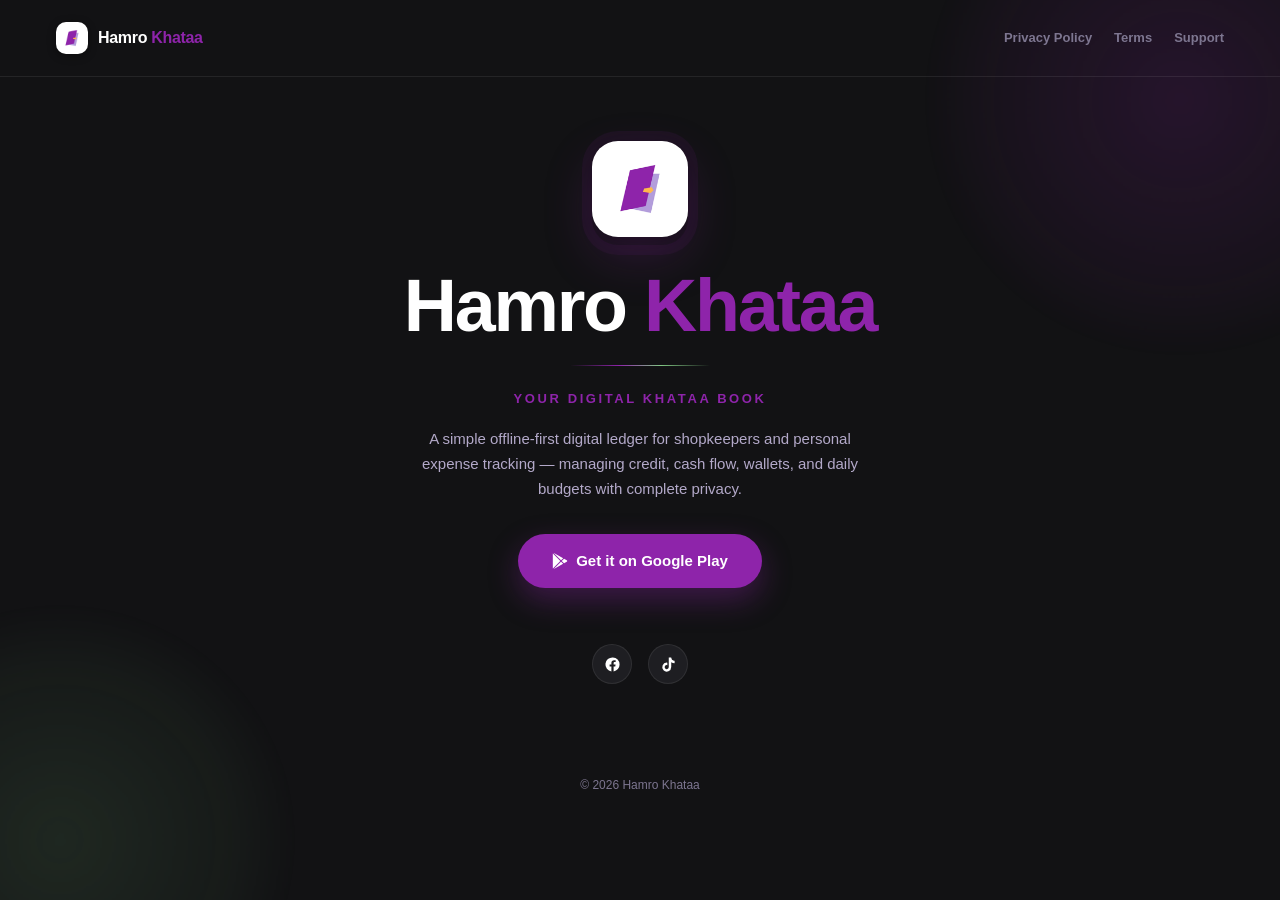
==== commit 53f2db1d: "docs: update legal pages with personal mode details and privacy policies" ====
--- a/index.html
+++ b/index.html
@@ -6,7 +6,7 @@
     <title>Hamro Khataa</title>
     <meta
       name="description"
-      content="Hamro Khataa is an offline-first digital khata book for tracking credit and payments, for everyone."
+      content="Hamro Khataa is an offline-first digital khata book and personal finance manager for tracking credit, expenses, and budgets with complete privacy."
     />
     <link rel="stylesheet" href="style.css" />
   </head>
@@ -44,8 +44,9 @@
         </p>
 
         <p class="hero-lede fade-up" style="animation-delay: 460ms">
-          A simple offline-first ledger for tracking credit given and payments
-          received replacing the paper khata notebook for everyone.
+          A simple offline-first digital ledger for shopkeepers and personal
+          expense tracking — managing credit, cash flow, wallets, and daily
+          budgets with complete privacy.
         </p>
 
         <a
